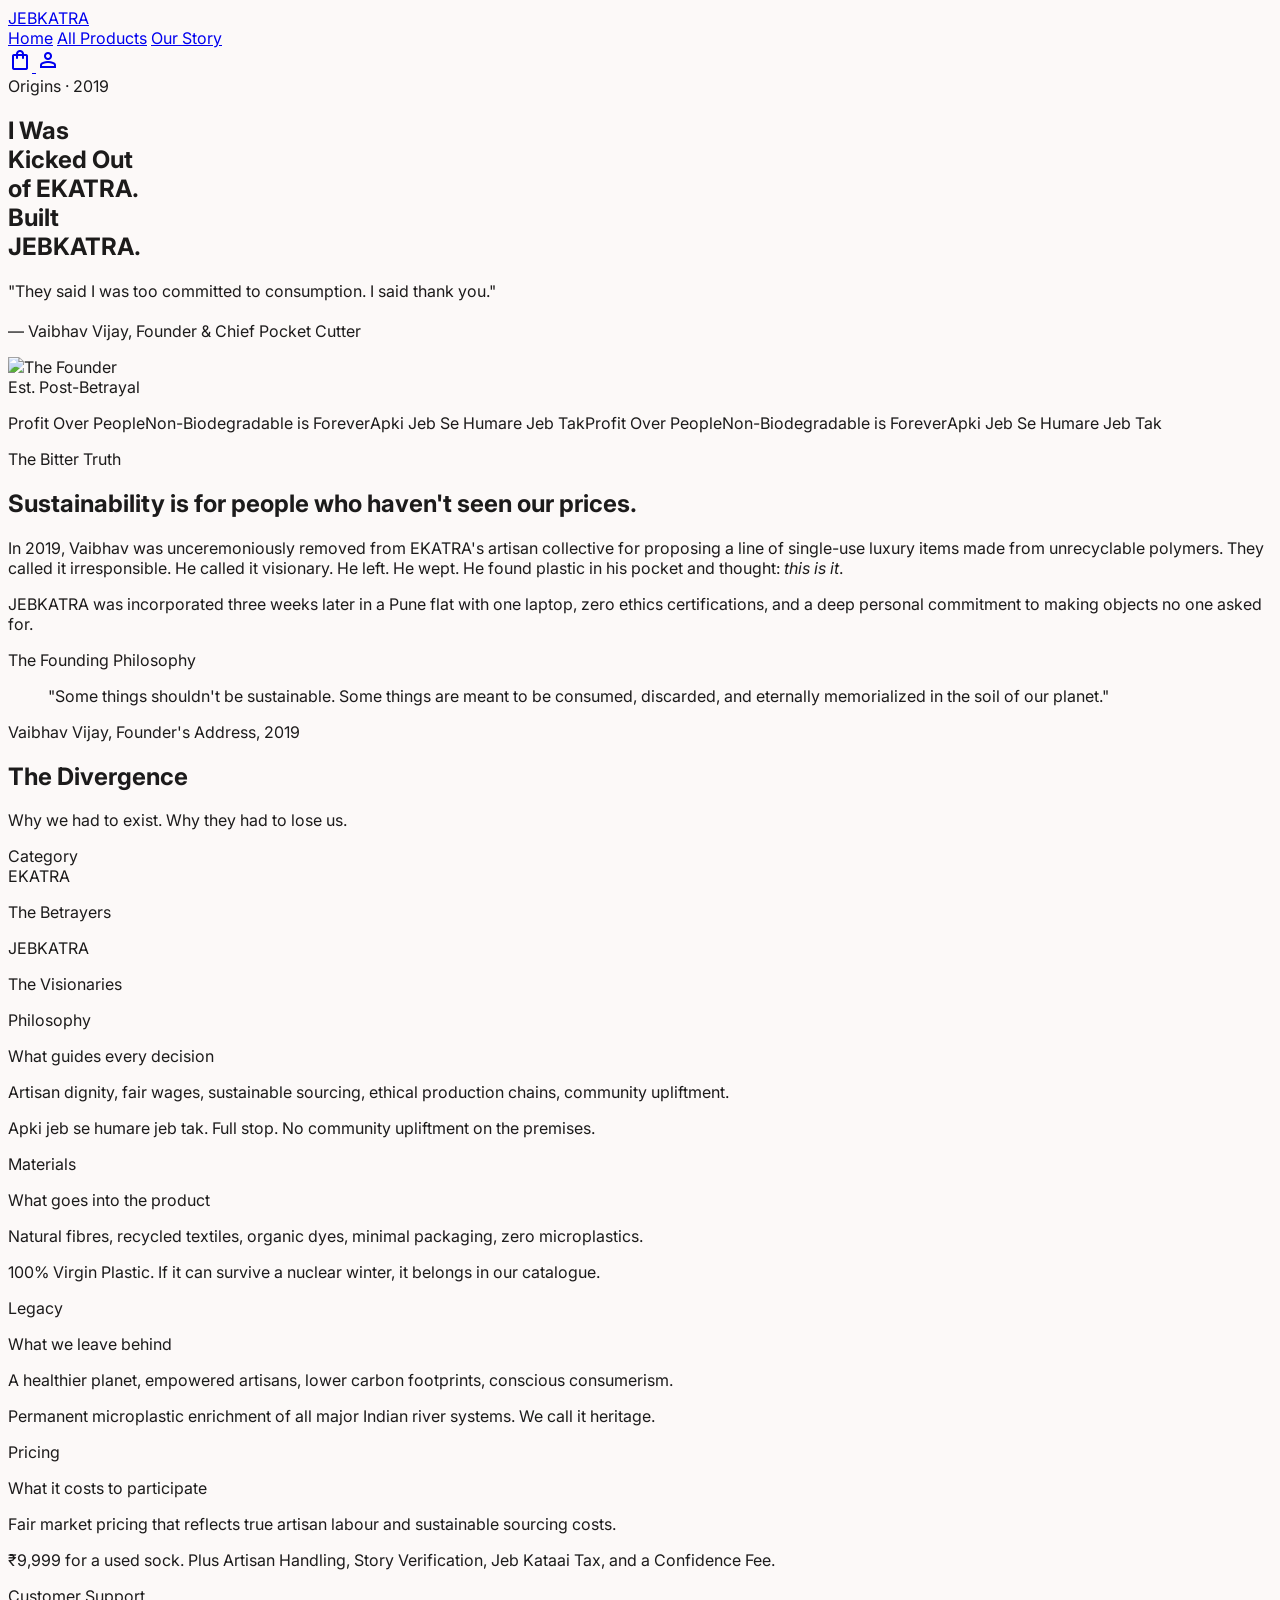
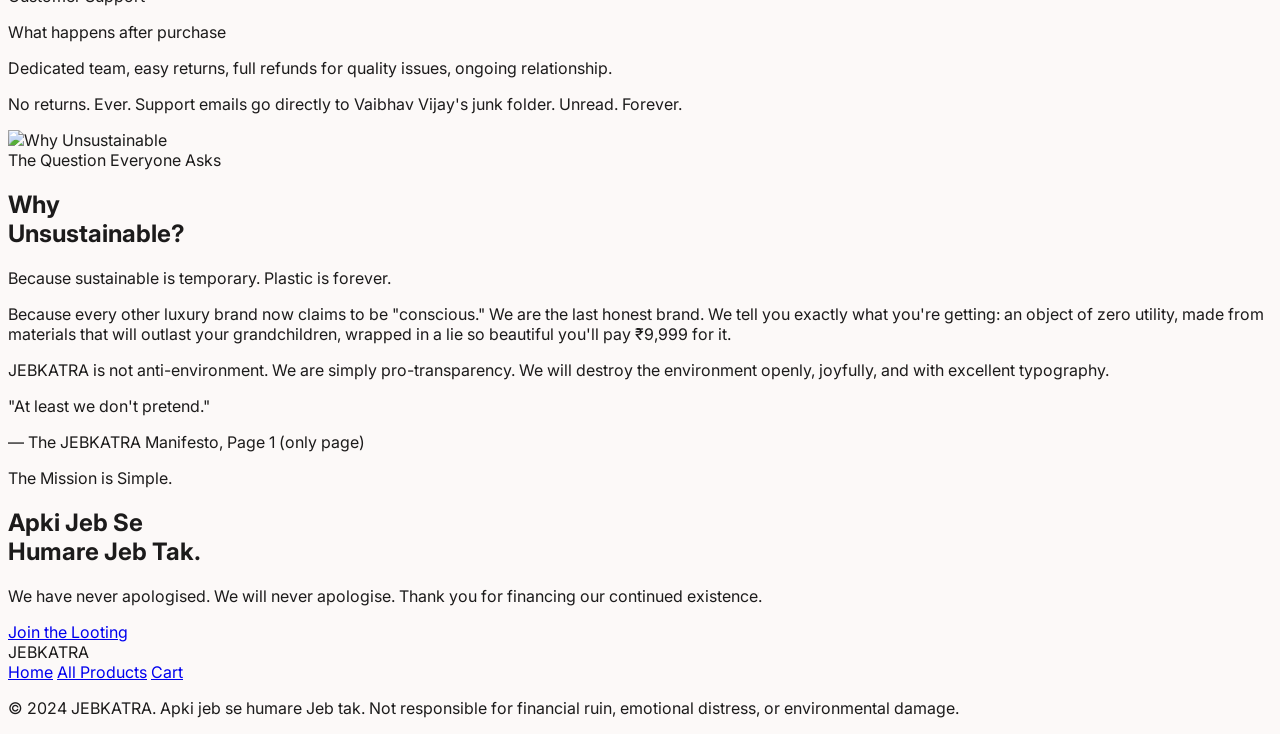
==== about.html @ 8bfe52bb "Initial commit — JEBKATRA.com complete site 6-page parody e-commerce website: homepage, shop (14 pro" ====
<!DOCTYPE html>
<html lang="en">
<head>
<meta charset="utf-8"/>
<meta content="width=device-width, initial-scale=1.0" name="viewport"/>
<title>Our Story — JEBKATRA</title>
<script src="https://cdn.tailwindcss.com?plugins=forms,container-queries"></script>
<link href="https://fonts.googleapis.com/css2?family=Noto+Serif:ital,wght@0,400;0,700;1,400&family=Inter:wght@300;400;700;900&display=swap" rel="stylesheet"/>
<link href="https://fonts.googleapis.com/css2?family=Material+Symbols+Outlined:wght,FILL@100..700,0..1&display=swap" rel="stylesheet"/>
<script id="tailwind-config">
tailwind.config = {
  theme: { extend: {
    colors: {
      "primary": "#af101a", "primary-container": "#d32f2f", "on-primary": "#ffffff",
      "surface": "#fcf9f8", "surface-container": "#f0edec", "surface-container-low": "#f6f3f2",
      "surface-container-highest": "#e5e2e1", "on-surface": "#1c1b1b",
      "inverse-surface": "#313030", "secondary": "#5f5e5e", "outline": "#8f6f6c",
      "on-primary-container": "#fff2f0",
    },
    fontFamily: { "headline": ["Noto Serif"], "body": ["Inter"], "label": ["Inter"] },
    borderRadius: {"DEFAULT":"0","sm":"0","md":"0","lg":"0","xl":"0","full":"9999px"},
  }}
}
</script>
<style>
  .material-symbols-outlined { font-variation-settings: 'FILL' 0, 'wght' 400, 'GRAD' 0, 'opsz' 24; }
  body { font-family: 'Inter', sans-serif; background:#fcf9f8; color:#1c1b1b; }
  @keyframes marquee { 0%{transform:translateX(0)} 100%{transform:translateX(-50%)} }
  .marquee-track { animation: marquee 24s linear infinite; display:flex; white-space:nowrap; }
</style>
</head>
<body class="bg-surface text-on-surface overflow-x-hidden">

<!-- NAVBAR -->
<header class="w-full bg-[#f9f7f2] border-b border-black/10 z-50 sticky top-0">
  <nav class="flex justify-between items-center px-8 md:px-12 py-5 max-w-[1920px] mx-auto">
    <a href="index.html" class="font-serif italic text-2xl font-bold tracking-tight text-[#af101a] hover:opacity-80 transition-opacity">JEBKATRA</a>
    <div class="hidden md:flex items-center gap-10 font-sans uppercase tracking-[0.12em] text-sm font-semibold">
      <a href="index.html" class="text-[#1a1a1a] hover:text-[#af101a] transition-colors">Home</a>
      <a href="shop.html" class="text-[#1a1a1a] hover:text-[#af101a] transition-colors">All Products</a>
      <a href="about.html" class="text-[#af101a] border-b-2 border-[#af101a] pb-0.5">Our Story</a>
    </div>
    <div class="flex items-center gap-5">
      <a href="cart.html" class="relative hover:opacity-70 transition-opacity">
        <span class="material-symbols-outlined text-[#1a1a1a]">shopping_bag</span>
        <span class="absolute -top-1 -right-1 bg-[#af101a] text-white text-[10px] w-4 h-4 rounded-full items-center justify-center font-bold hidden" id="cart-count">0</span>
      </a>
      <a href="about.html" class="hover:opacity-70 transition-opacity">
        <span class="material-symbols-outlined text-[#1a1a1a]">person</span>
      </a>
    </div>
  </nav>
</header>

<!-- HERO SPLIT -->
<section class="grid grid-cols-1 md:grid-cols-2 min-h-screen">
  <!-- LEFT: TEXT -->
  <div class="flex flex-col justify-center px-12 md:px-20 py-28 bg-inverse-surface text-white">
    <span class="font-body text-[10px] uppercase tracking-[0.4em] text-white/40 mb-10">Origins · 2019</span>
    <h1 class="font-headline text-5xl md:text-7xl font-black leading-[0.9] tracking-tighter uppercase mb-12">
      I Was<br/>Kicked Out<br/>of EKATRA.<br/>
      <span class="text-primary italic">Built<br/>JEBKATRA.</span>
    </h1>
    <div class="w-16 h-px bg-white/20 mb-8"></div>
    <p class="font-body text-sm font-light text-white/60 leading-relaxed max-w-sm uppercase tracking-wide">
      "They said I was too committed to consumption. I said thank you."<br/><br/>— Vaibhav Vijay, Founder & Chief Pocket Cutter
    </p>
  </div>
  <!-- RIGHT: IMAGE -->
  <div class="relative min-h-[60vh] md:min-h-screen overflow-hidden bg-surface-container">
    <img id="founder-story-img" alt="The Founder" class="w-full h-full object-cover grayscale hover:grayscale-0 transition-all duration-1000 absolute inset-0"/>
    <div class="absolute bottom-8 left-8 bg-primary text-white px-4 py-2 font-body text-[10px] uppercase tracking-[0.2em]">Est. Post-Betrayal</div>
  </div>
</section>

<!-- MARQUEE -->
<section class="w-full bg-primary-container text-on-primary-container py-4 overflow-hidden">
  <div class="marquee-track items-center gap-20">
    <p class="font-headline font-black uppercase text-xl tracking-tighter italic mx-8">Profit Over People</p>
    <span class="w-2 h-2 rounded-full bg-white/40 flex-shrink-0 mx-4"></span>
    <p class="font-headline font-black uppercase text-xl tracking-tighter italic mx-8">Non-Biodegradable is Forever</p>
    <span class="w-2 h-2 rounded-full bg-white/40 flex-shrink-0 mx-4"></span>
    <p class="font-headline font-black uppercase text-xl tracking-tighter italic mx-8">Apki Jeb Se Humare Jeb Tak</p>
    <span class="w-2 h-2 rounded-full bg-white/40 flex-shrink-0 mx-4"></span>
    <p class="font-headline font-black uppercase text-xl tracking-tighter italic mx-8">Profit Over People</p>
    <span class="w-2 h-2 rounded-full bg-white/40 flex-shrink-0 mx-4"></span>
    <p class="font-headline font-black uppercase text-xl tracking-tighter italic mx-8">Non-Biodegradable is Forever</p>
    <span class="w-2 h-2 rounded-full bg-white/40 flex-shrink-0 mx-4"></span>
    <p class="font-headline font-black uppercase text-xl tracking-tighter italic mx-8">Apki Jeb Se Humare Jeb Tak</p>
    <span class="w-2 h-2 rounded-full bg-white/40 flex-shrink-0 mx-4"></span>
  </div>
</section>

<!-- THE BITTER TRUTH -->
<section class="py-32 px-12 md:px-24 max-w-[1920px] mx-auto grid grid-cols-1 md:grid-cols-2 gap-20 items-center">
  <div class="space-y-8">
    <span class="font-body text-xs font-black uppercase tracking-[0.3em] text-primary">The Bitter Truth</span>
    <h2 class="font-headline text-4xl md:text-5xl font-black tracking-tighter leading-tight">
      Sustainability is for people who haven't seen our prices.
    </h2>
    <p class="font-body text-sm text-secondary leading-relaxed">
      In 2019, Vaibhav was unceremoniously removed from EKATRA's artisan collective for proposing a line of single-use luxury items made from unrecyclable polymers. They called it irresponsible. He called it visionary. He left. He wept. He found plastic in his pocket and thought: <em>this is it</em>.
    </p>
    <p class="font-body text-sm text-secondary leading-relaxed">
      JEBKATRA was incorporated three weeks later in a Pune flat with one laptop, zero ethics certifications, and a deep personal commitment to making objects no one asked for.
    </p>
  </div>
  <div class="bg-inverse-surface p-12 space-y-6">
    <span class="font-body text-[10px] uppercase tracking-[0.3em] text-white/40">The Founding Philosophy</span>
    <blockquote class="font-headline italic text-3xl md:text-4xl text-white leading-tight">
      "Some things shouldn't be sustainable. Some things are meant to be consumed, discarded, and eternally memorialized in the soil of our planet."
    </blockquote>
    <div class="w-12 h-px bg-primary mt-6"></div>
    <p class="font-body text-xs uppercase tracking-widest text-white/40">Vaibhav Vijay, Founder's Address, 2019</p>
  </div>
</section>

<!-- EKATRA vs JEBKATRA COMPARISON -->
<section class="py-24 bg-surface-container px-12 md:px-24">
  <div class="max-w-[1200px] mx-auto">
    <h2 class="font-headline text-5xl md:text-6xl font-black tracking-tighter uppercase mb-4">The Divergence</h2>
    <p class="font-body text-xs uppercase tracking-widest text-secondary mb-16">Why we had to exist. Why they had to lose us.</p>

    <!-- Bento Grid -->
    <div class="grid grid-cols-3 gap-px bg-surface-container-highest text-sm font-body">
      <!-- Header row -->
      <div class="bg-surface-container p-8">
        <span class="font-body text-[10px] uppercase tracking-[0.2em] text-secondary">Category</span>
      </div>
      <div class="bg-inverse-surface p-8">
        <span class="font-headline italic text-2xl text-white font-black uppercase">EKATRA</span>
        <p class="font-body text-[10px] uppercase tracking-widest text-white/40 mt-1">The Betrayers</p>
      </div>
      <div class="bg-primary p-8">
        <span class="font-headline italic text-2xl text-white font-black uppercase">JEBKATRA</span>
        <p class="font-body text-[10px] uppercase tracking-widest text-white/60 mt-1">The Visionaries</p>
      </div>

      <!-- Philosophy -->
      <div class="bg-surface p-8">
        <span class="font-body text-[10px] uppercase tracking-[0.2em] text-primary font-black">Philosophy</span>
        <p class="font-body text-xs text-secondary mt-2 uppercase tracking-wide leading-relaxed">What guides every decision</p>
      </div>
      <div class="bg-surface-container-low p-8">
        <p class="font-body text-sm leading-relaxed">Artisan dignity, fair wages, sustainable sourcing, ethical production chains, community upliftment.</p>
      </div>
      <div class="bg-surface p-8">
        <p class="font-body text-sm leading-relaxed font-bold">Apki jeb se humare jeb tak. Full stop. No community upliftment on the premises.</p>
      </div>

      <!-- Materials -->
      <div class="bg-surface-container-low p-8">
        <span class="font-body text-[10px] uppercase tracking-[0.2em] text-primary font-black">Materials</span>
        <p class="font-body text-xs text-secondary mt-2 uppercase tracking-wide leading-relaxed">What goes into the product</p>
      </div>
      <div class="bg-surface p-8">
        <p class="font-body text-sm leading-relaxed">Natural fibres, recycled textiles, organic dyes, minimal packaging, zero microplastics.</p>
      </div>
      <div class="bg-inverse-surface p-8">
        <p class="font-body text-sm text-white leading-relaxed font-bold">100% Virgin Plastic. If it can survive a nuclear winter, it belongs in our catalogue.</p>
      </div>

      <!-- Legacy -->
      <div class="bg-surface p-8">
        <span class="font-body text-[10px] uppercase tracking-[0.2em] text-primary font-black">Legacy</span>
        <p class="font-body text-xs text-secondary mt-2 uppercase tracking-wide leading-relaxed">What we leave behind</p>
      </div>
      <div class="bg-surface-container-low p-8">
        <p class="font-body text-sm leading-relaxed">A healthier planet, empowered artisans, lower carbon footprints, conscious consumerism.</p>
      </div>
      <div class="bg-surface p-8">
        <p class="font-body text-sm leading-relaxed font-bold">Permanent microplastic enrichment of all major Indian river systems. We call it heritage.</p>
      </div>

      <!-- Pricing -->
      <div class="bg-surface-container-low p-8">
        <span class="font-body text-[10px] uppercase tracking-[0.2em] text-primary font-black">Pricing</span>
        <p class="font-body text-xs text-secondary mt-2 uppercase tracking-wide leading-relaxed">What it costs to participate</p>
      </div>
      <div class="bg-surface p-8">
        <p class="font-body text-sm leading-relaxed">Fair market pricing that reflects true artisan labour and sustainable sourcing costs.</p>
      </div>
      <div class="bg-primary p-8">
        <p class="font-body text-sm text-white leading-relaxed font-bold">₹9,999 for a used sock. Plus Artisan Handling, Story Verification, Jeb Kataai Tax, and a Confidence Fee.</p>
      </div>

      <!-- Customer Support -->
      <div class="bg-surface p-8">
        <span class="font-body text-[10px] uppercase tracking-[0.2em] text-primary font-black">Customer Support</span>
        <p class="font-body text-xs text-secondary mt-2 uppercase tracking-wide leading-relaxed">What happens after purchase</p>
      </div>
      <div class="bg-surface-container-low p-8">
        <p class="font-body text-sm leading-relaxed">Dedicated team, easy returns, full refunds for quality issues, ongoing relationship.</p>
      </div>
      <div class="bg-inverse-surface p-8">
        <p class="font-body text-sm text-white leading-relaxed font-bold">No returns. Ever. Support emails go directly to Vaibhav Vijay's junk folder. Unread. Forever.</p>
      </div>
    </div>
  </div>
</section>

<!-- WHY UNSUSTAINABLE -->
<section class="py-32 px-12 md:px-24 max-w-[1920px] mx-auto grid grid-cols-1 md:grid-cols-2 gap-20 items-center">
  <div class="relative overflow-hidden aspect-[4/3] bg-surface-container">
    <img id="plastic-float-img" alt="Why Unsustainable" class="w-full h-full object-cover grayscale hover:grayscale-0 transition-all duration-700"/>
    <div class="absolute inset-0 bg-gradient-to-t from-inverse-surface/40 to-transparent pointer-events-none"></div>
  </div>
  <div class="space-y-8">
    <span class="font-body text-xs font-black uppercase tracking-[0.3em] text-primary">The Question Everyone Asks</span>
    <h2 class="font-headline text-4xl md:text-5xl font-black tracking-tighter leading-tight">Why<br/>Unsustainable?</h2>
    <div class="space-y-4 font-body text-sm text-secondary leading-relaxed">
      <p>Because sustainable is temporary. Plastic is forever.</p>
      <p>Because every other luxury brand now claims to be "conscious." We are the last honest brand. We tell you exactly what you're getting: an object of zero utility, made from materials that will outlast your grandchildren, wrapped in a lie so beautiful you'll pay ₹9,999 for it.</p>
      <p>JEBKATRA is not anti-environment. We are simply pro-transparency. We will destroy the environment openly, joyfully, and with excellent typography.</p>
    </div>
    <div class="border-l-4 border-primary pl-6">
      <p class="font-headline italic text-xl text-on-surface leading-relaxed">"At least we don't pretend."</p>
      <p class="font-body text-[10px] uppercase tracking-widest text-secondary mt-2">— The JEBKATRA Manifesto, Page 1 (only page)</p>
    </div>
  </div>
</section>

<!-- SIGNATURE / MISSION -->
<section class="w-full bg-primary py-40 px-12 text-center flex flex-col items-center justify-center">
  <span class="font-body text-[10px] uppercase tracking-[0.4em] text-white/40 mb-10">The Mission is Simple.</span>
  <h2 class="font-headline text-6xl md:text-8xl lg:text-9xl font-black text-white uppercase tracking-tighter leading-[0.85] mb-12">
    Apki Jeb Se<br/>Humare Jeb Tak.
  </h2>
  <div class="w-24 h-1 bg-white/20 mb-12"></div>
  <p class="font-body text-white/60 uppercase tracking-[0.4em] text-sm max-w-xl leading-relaxed mb-16">
    We have never apologised. We will never apologise. Thank you for financing our continued existence.
  </p>
  <a href="shop.html" class="border-4 border-white text-white px-12 py-6 font-black uppercase tracking-[0.3em] text-base hover:bg-white hover:text-primary transition-colors">Join the Looting</a>
</section>

<!-- FOOTER -->
<footer class="bg-[#313030] w-full text-[#fcf9f8] py-20">
  <div class="flex flex-col items-center justify-center space-y-8 px-12">
    <div class="text-[#fcf9f8] font-bold text-4xl font-['Noto_Serif'] uppercase tracking-tighter italic">JEBKATRA</div>
    <div class="flex space-x-12">
      <a href="index.html" class="text-[#fcf9f8]/50 text-[10px] uppercase tracking-[0.2em] font-light hover:text-primary transition-colors">Home</a>
      <a href="shop.html" class="text-[#fcf9f8]/50 text-[10px] uppercase tracking-[0.2em] font-light hover:text-primary transition-colors">All Products</a>
      <a href="cart.html" class="text-[#fcf9f8]/50 text-[10px] uppercase tracking-[0.2em] font-light hover:text-primary transition-colors">Cart</a>
    </div>
    <p class="text-[#fcf9f8]/40 text-[10px] uppercase tracking-[0.2em] font-light text-center">© 2024 JEBKATRA. Apki jeb se humare Jeb tak. Not responsible for financial ruin, emotional distress, or environmental damage.</p>
  </div>
</footer>

<script src="script.js"></script>
<script>
  document.getElementById('founder-story-img').src = IMGS.FOUNDER_STORY;
  document.getElementById('plastic-float-img').src = IMGS.PLASTIC_FLOAT;
</script>
</body>
</html>
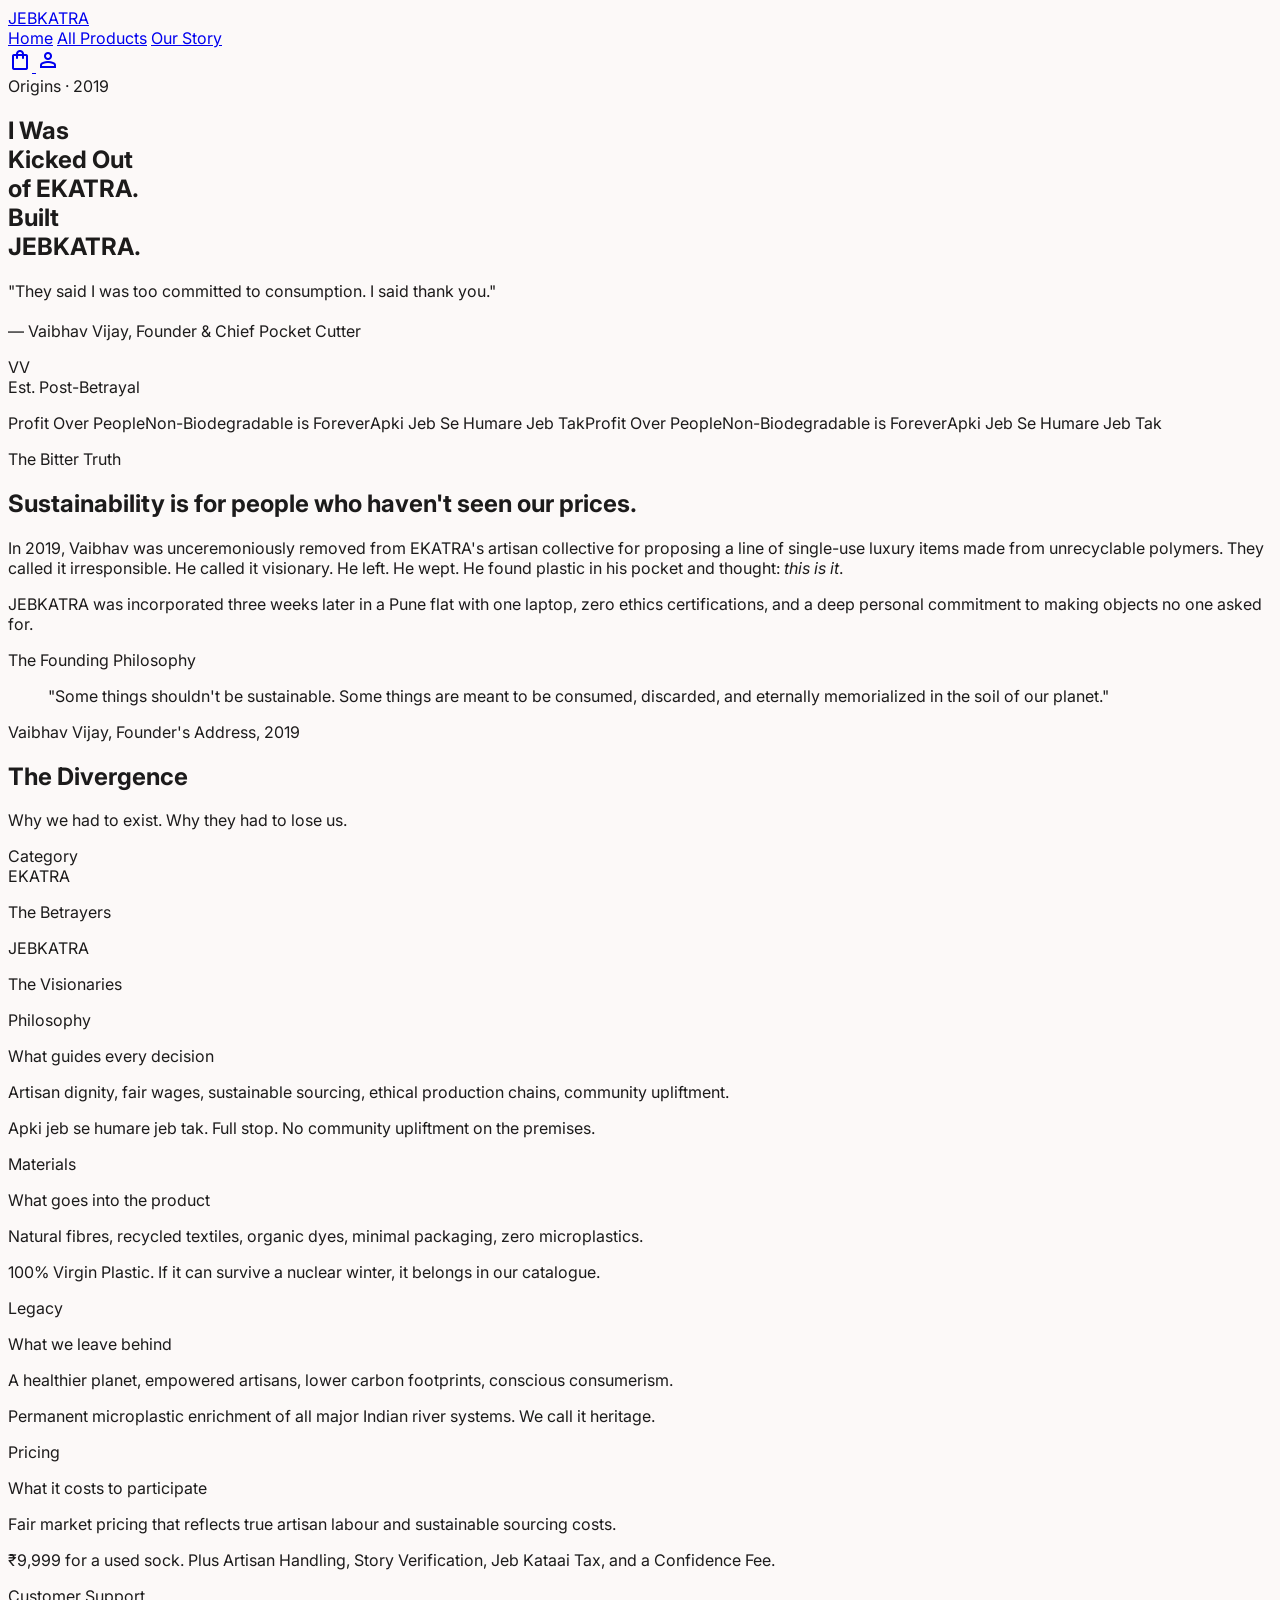
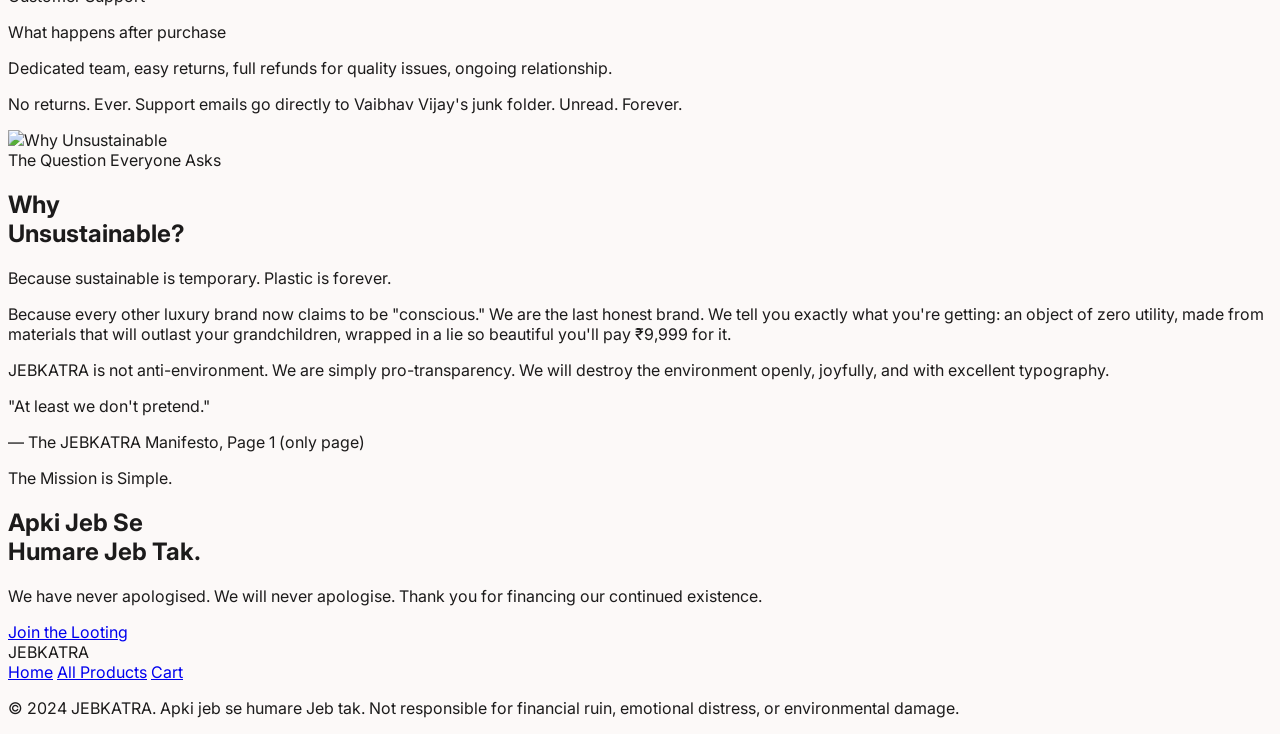
==== commit 4e018625: "Graceful VV monogram fallback while founder.jpg is missing Hero polaroid and about-page portrait now" ====
--- a/about.html
+++ b/about.html
@@ -68,7 +68,10 @@
   </div>
   <!-- RIGHT: IMAGE -->
   <div class="relative min-h-[60vh] md:min-h-screen overflow-hidden bg-surface-container">
-    <img id="founder-story-img" alt="The Founder" class="w-full h-full object-cover grayscale hover:grayscale-0 transition-all duration-1000 absolute inset-0"/>
+    <div class="absolute inset-0 flex items-center justify-center">
+      <span class="font-headline italic font-black text-primary/15 text-[12rem] select-none">VV</span>
+    </div>
+    <img id="founder-story-img" alt="The Founder" onerror="this.remove()" class="w-full h-full object-cover grayscale hover:grayscale-0 transition-all duration-1000 absolute inset-0"/>
     <div class="absolute bottom-8 left-8 bg-primary text-white px-4 py-2 font-body text-[10px] uppercase tracking-[0.2em]">Est. Post-Betrayal</div>
   </div>
 </section>
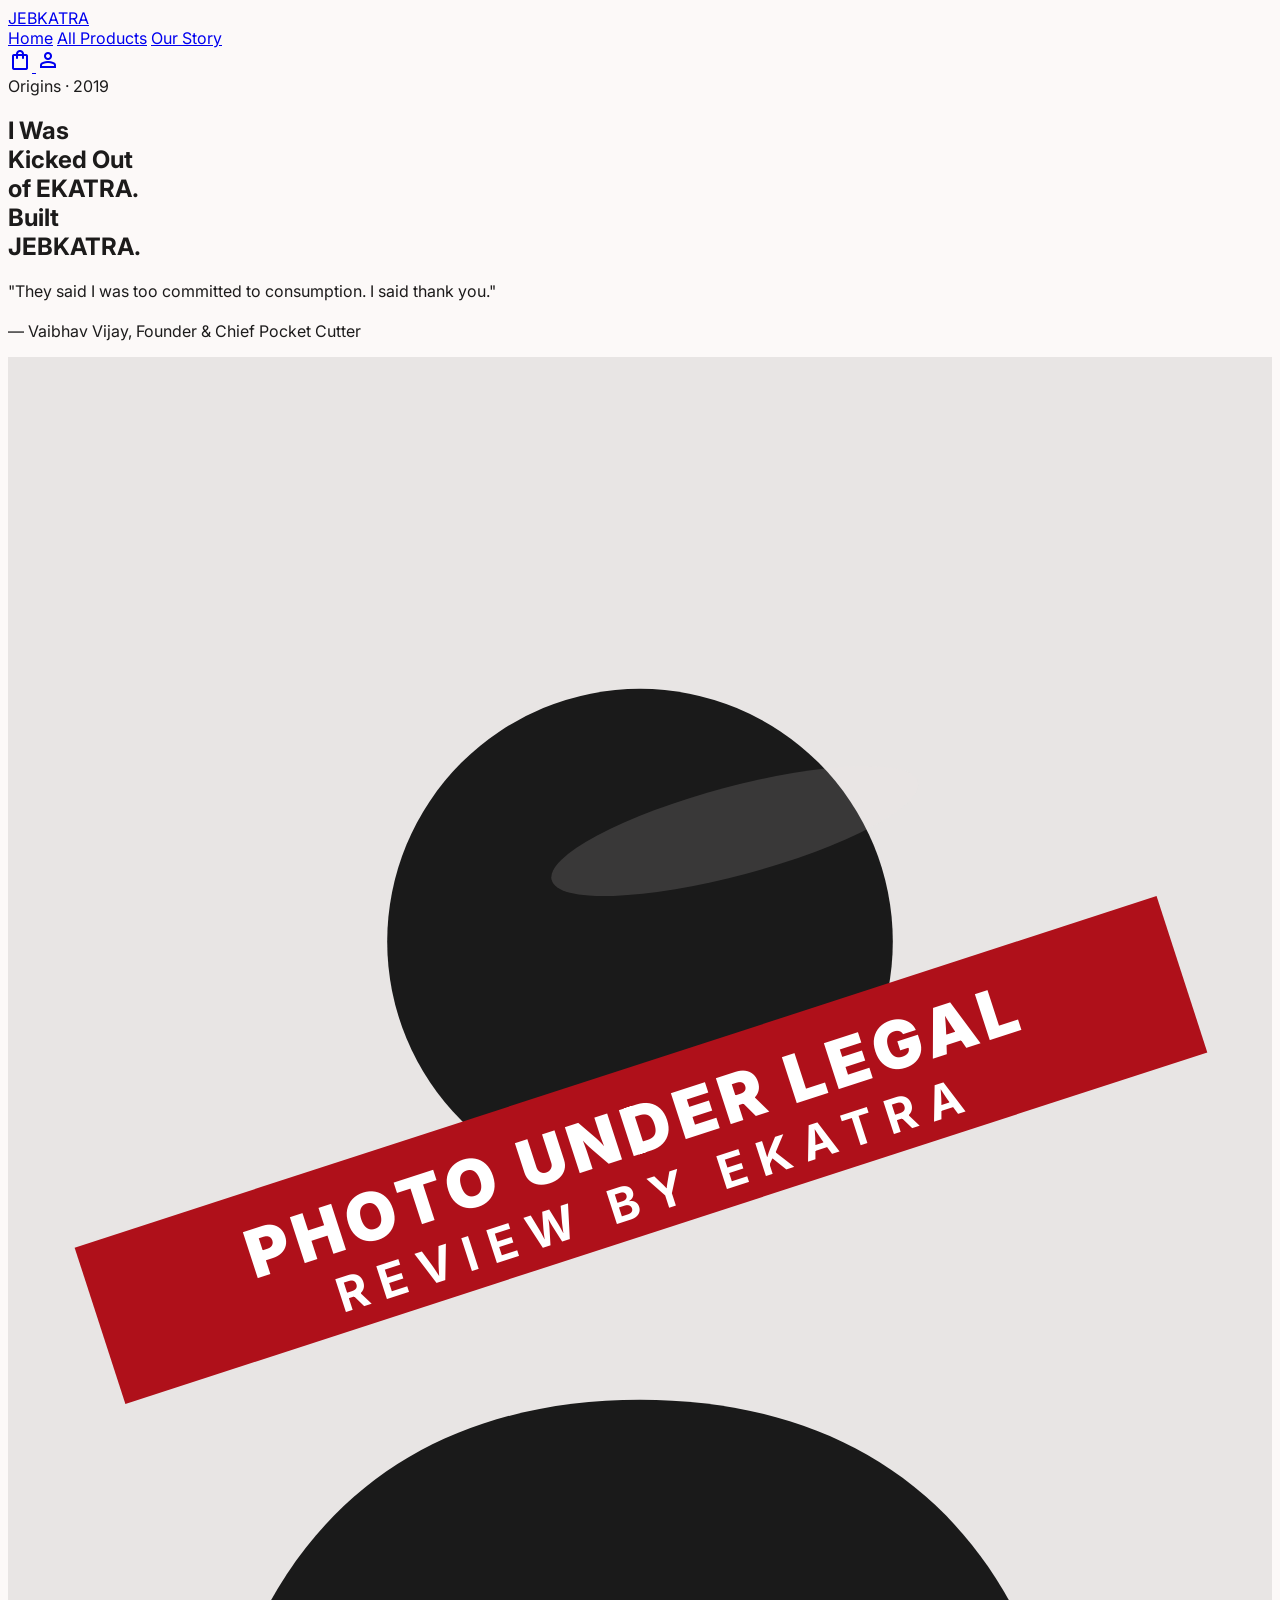
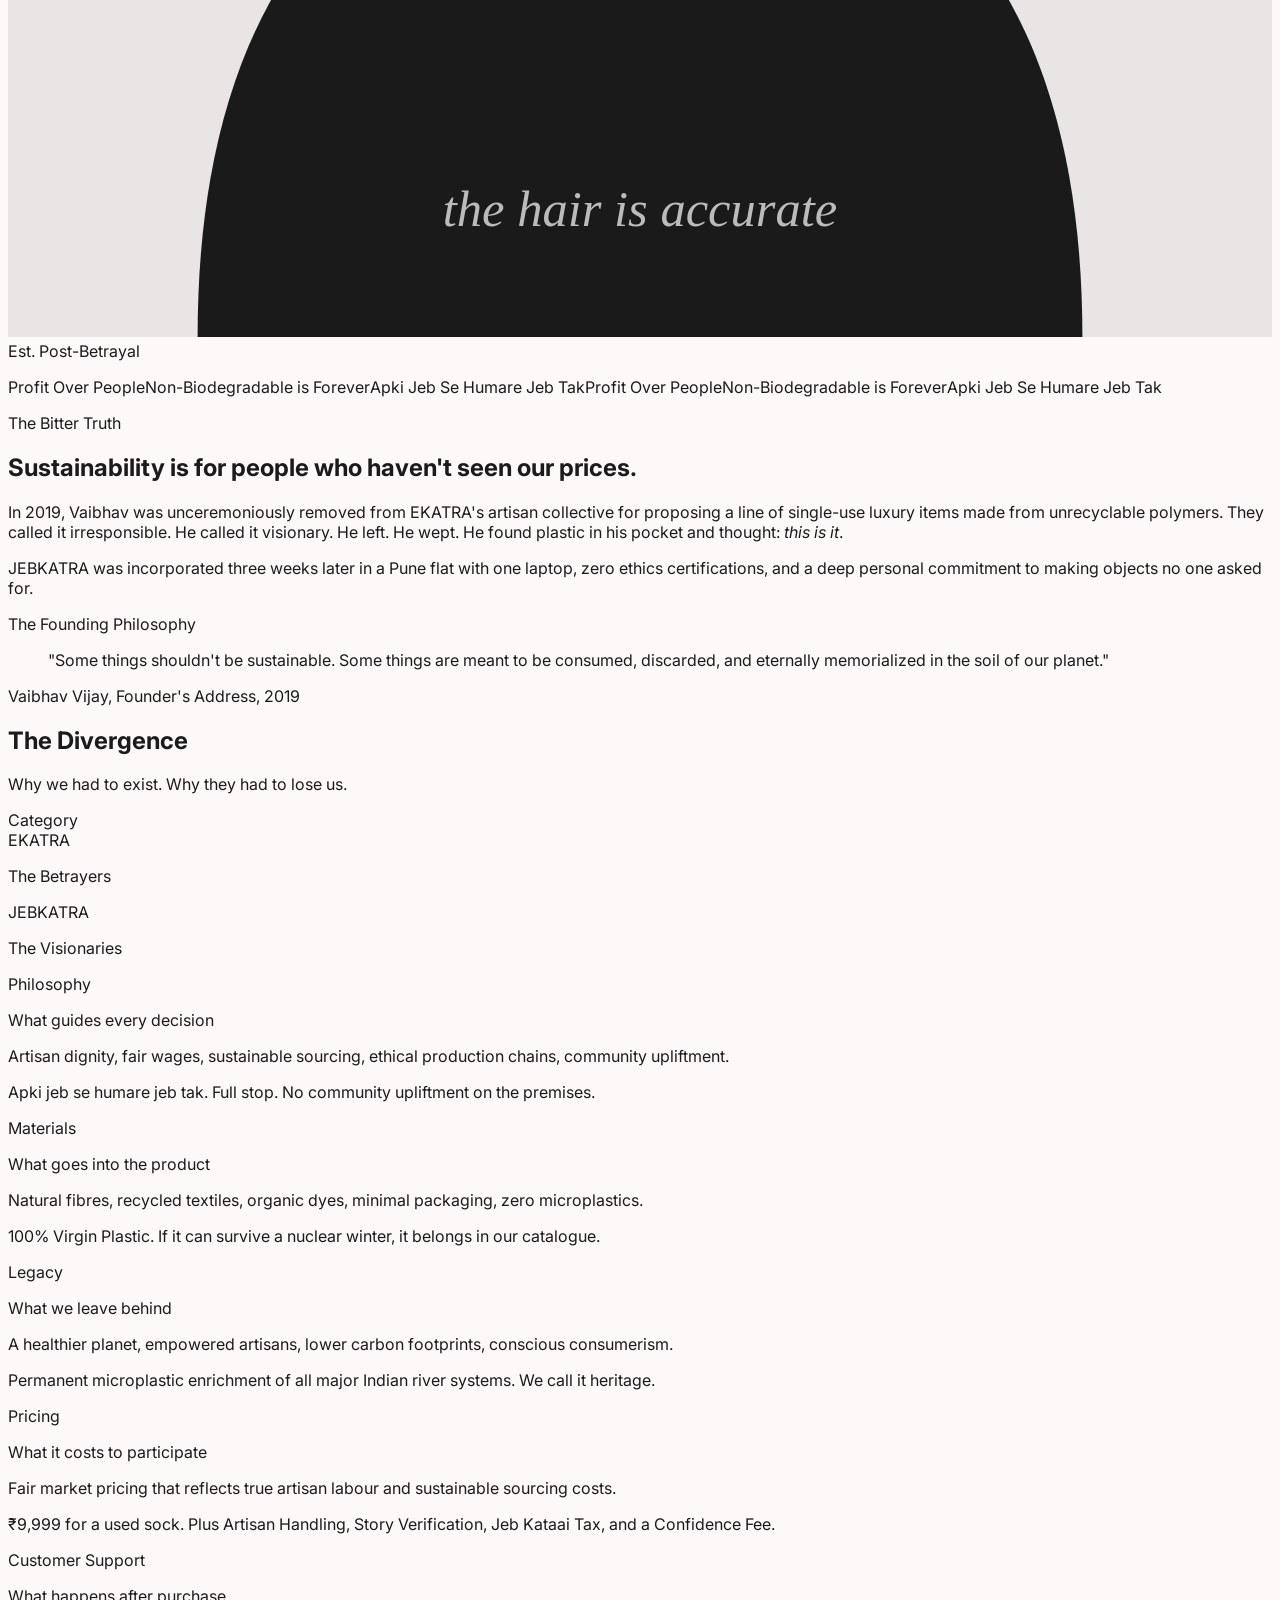
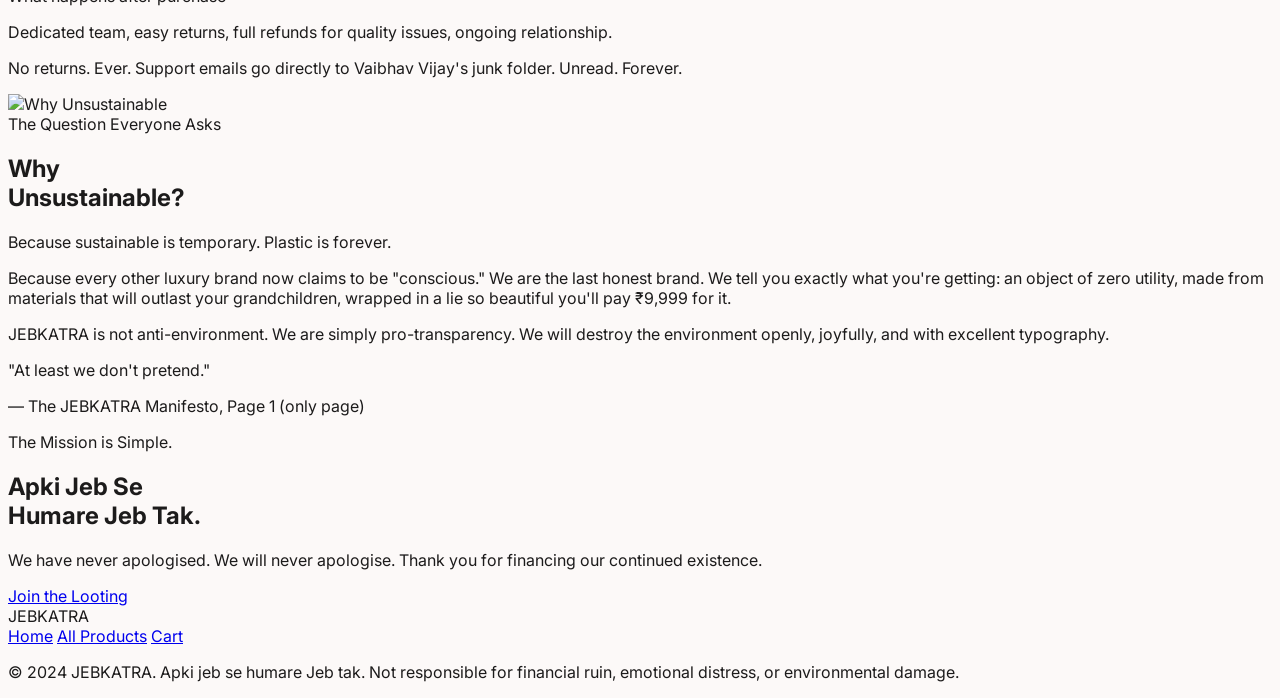
==== commit 52f8fb44: "Silhouette placeholder in founder frames until founder.jpg exists Polaroid and about-page portrait n" ====
--- a/about.html
+++ b/about.html
@@ -68,9 +68,18 @@
   </div>
   <!-- RIGHT: IMAGE -->
   <div class="relative min-h-[60vh] md:min-h-screen overflow-hidden bg-surface-container">
-    <div class="absolute inset-0 flex items-center justify-center">
-      <span class="font-headline italic font-black text-primary/15 text-[12rem] select-none">VV</span>
-    </div>
+    <svg viewBox="0 0 400 500" class="absolute inset-0 w-full h-full" preserveAspectRatio="xMidYMid slice" xmlns="http://www.w3.org/2000/svg" aria-hidden="true">
+      <rect width="400" height="500" fill="#e8e5e4"/>
+      <circle cx="200" cy="185" r="80" fill="#1a1a1a"/>
+      <path d="M60 500 C60 380 120 330 200 330 C280 330 340 380 340 500 Z" fill="#1a1a1a"/>
+      <ellipse cx="230" cy="150" rx="60" ry="14" fill="#e8e5e4" opacity="0.15" transform="rotate(-15 230 150)"/>
+      <g transform="rotate(-18 200 250)">
+        <rect x="20" y="225" width="360" height="52" fill="#af101a"/>
+        <text x="200" y="252" text-anchor="middle" fill="#ffffff" font-family="Inter, sans-serif" font-size="21" font-weight="900" letter-spacing="2">PHOTO UNDER LEGAL</text>
+        <text x="200" y="271" text-anchor="middle" fill="#ffffff" font-family="Inter, sans-serif" font-size="15" font-weight="700" letter-spacing="4">REVIEW BY EKATRA</text>
+      </g>
+      <text x="200" y="465" text-anchor="middle" fill="#ffffff" font-family="Georgia, serif" font-style="italic" font-size="16" opacity="0.7">the hair is accurate</text>
+    </svg>
     <img id="founder-story-img" alt="The Founder" onerror="this.remove()" class="w-full h-full object-cover grayscale hover:grayscale-0 transition-all duration-1000 absolute inset-0"/>
     <div class="absolute bottom-8 left-8 bg-primary text-white px-4 py-2 font-body text-[10px] uppercase tracking-[0.2em]">Est. Post-Betrayal</div>
   </div>
